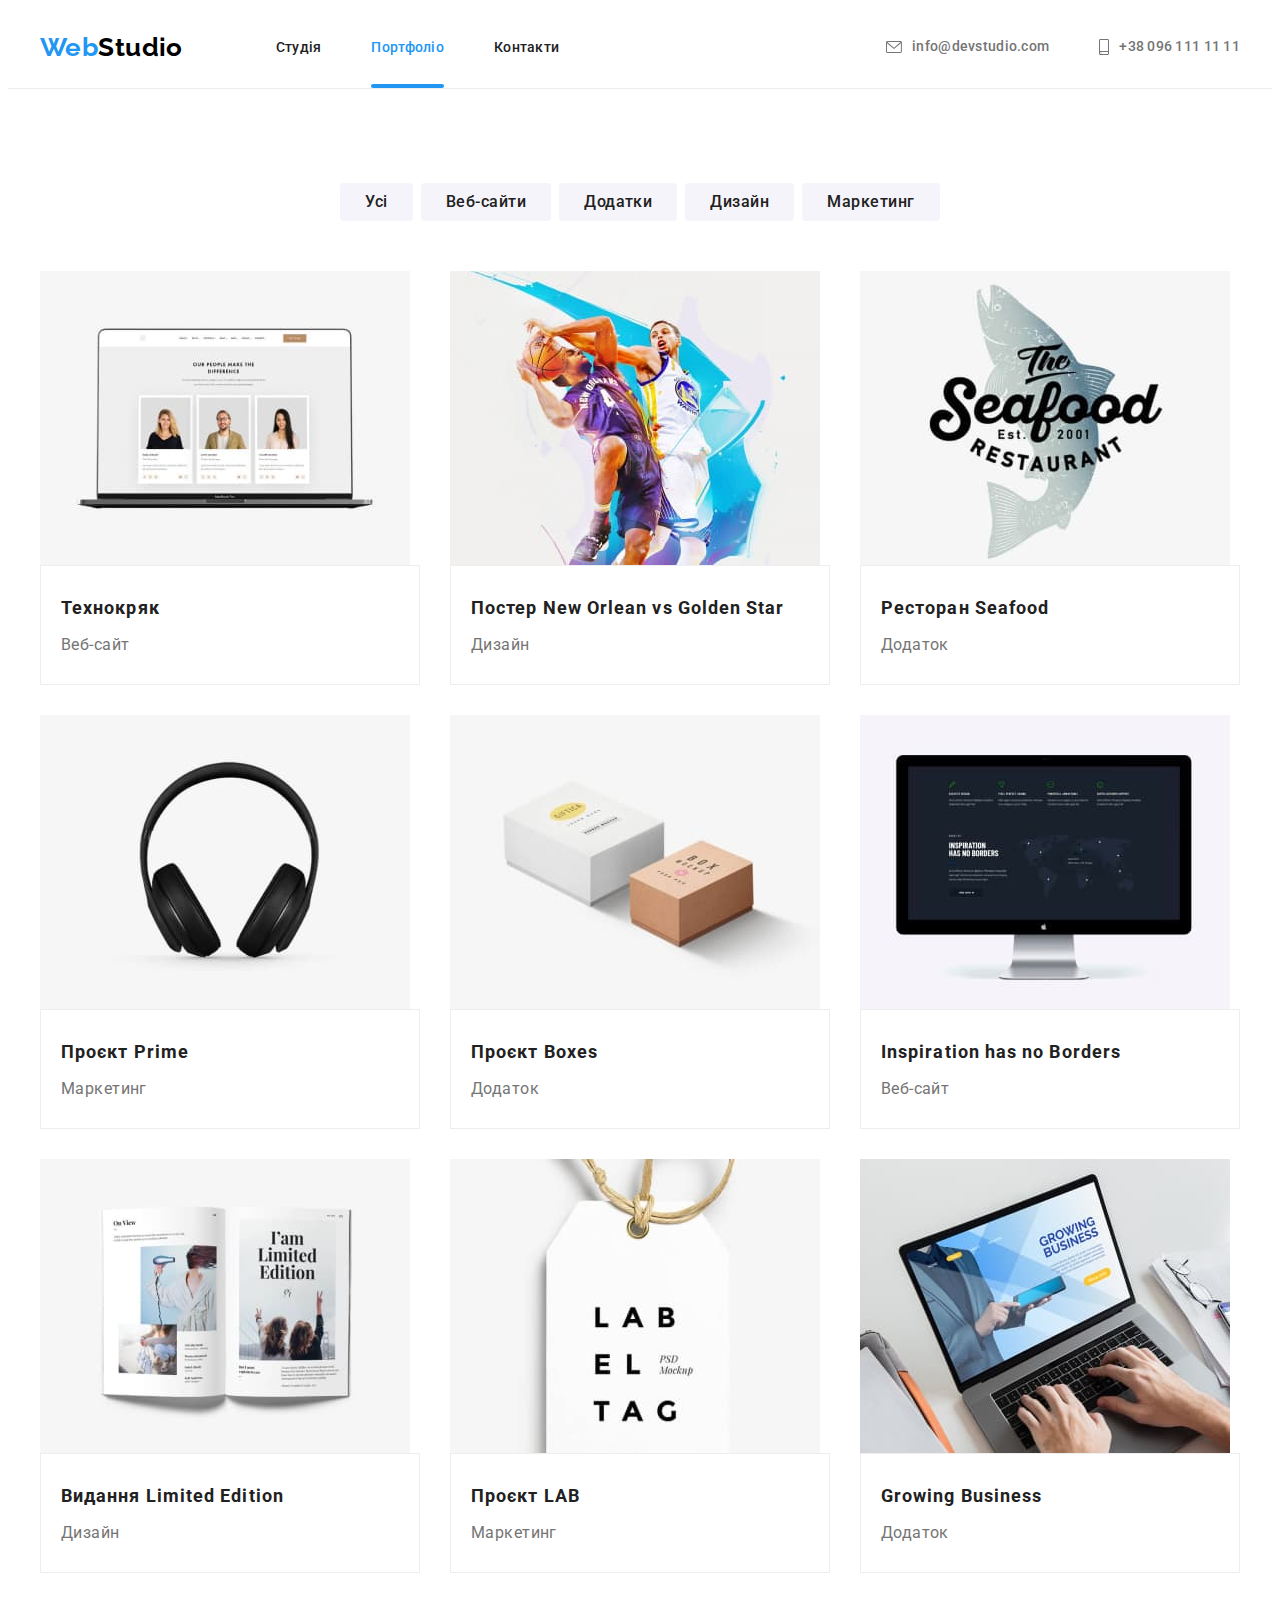
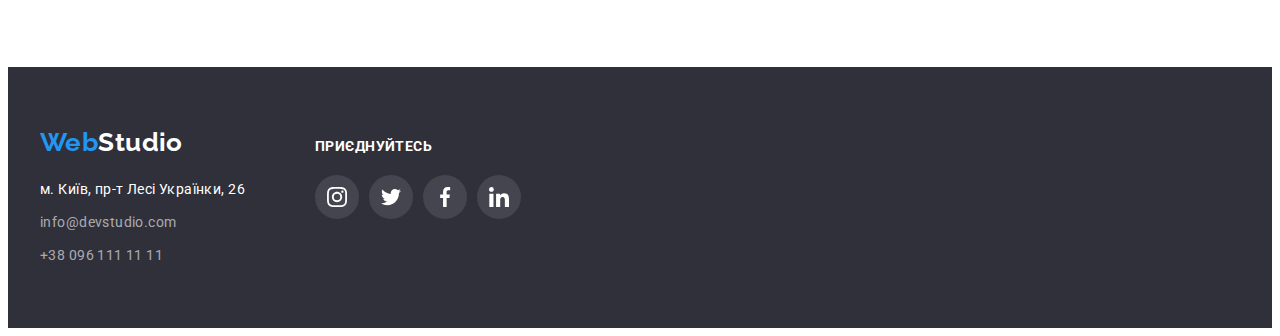
==== portfolio.html @ 3c34f1d9 "Initial commit" ====
<!DOCTYPE html>
<html lang="uk">
  <head>
    <meta charset="UTF-8" />
    <meta http-equiv="X-UA-Compatible" content="IE=edge" />
    <meta name="viewport" content="width=device-width, initial-scale=1.0" />
    <title>Portfolio</title>
    <link rel="preconnect" href="https://fonts.googleapis.com" />
    <link rel="preconnect" href="https://fonts.gstatic.com" crossorigin />
    <link
      href="https://fonts.googleapis.com/css2?family=Raleway:wght@700&family=Roboto:wght@400;500;700;900&display=swap"
      rel="stylesheet"
    />
    <link
      rel="stylesheet"
      href="https://cdnjs.cloudflare.com/ajax/libs/modern-normalize/1.1.0/modern-normalize.min.css"
      integrity="sha512-wpPYUAdjBVSE4KJnH1VR1HeZfpl1ub8YT/NKx4PuQ5NmX2tKuGu6U/JRp5y+Y8XG2tV+wKQpNHVUX03MfMFn9Q=="
      crossorigin="anonymous"
      referrerpolicy="no-referrer"
    />
    <link rel="stylesheet" href="./css/style.css" />
  </head>
  <body>
    <header class="header header-portfolio">
      <div class="container header-container">
        <nav class="header-navigation">
          <div class="logotipe">
            <a class="logo-blue link logo" href="./index.html"
              >Web<span class="logo-black logo">Studio</span>
            </a>
          </div>
          <ul class="header-list list">
            <li class="header-item">
              <a href="./index.html" class="header-link link">Студія</a>
            </li>
            <li class="header-item">
              <a href="./portfolio.html" class="header-link link current"
                >Портфоліо</a
              >
            </li>
            <li class="header-item">
              <a href="" class="header-link link">Контакти</a>
            </li>
          </ul>
        </nav>
        <ul class="contacts list">
          <li class="contacts-item">
            <a href="mailto:info@devstudio.com" class="contacts-link link">
              <svg class="mail" width="16" height="12">
                <use href="./img/symbol-defs.svg#icon-envelope"></use>
              </svg>
              info@devstudio.com
            </a>
          </li>
          <li class="contacts-item">
            <a href="tel:+380961111111" class="contacts-link link">
              <svg class="phone" width="10" height="16">
                <use href="./img/symbol-defs.svg#icon-smartphone"></use>
              </svg>
              +38 096 111 11 11
            </a>
          </li>
        </ul>
      </div>
    </header>
    <main>
      <section class="section-portfolio section">
        <div class="container">
          <h1 class="visually-hidden">Портфоліо</h1>
          <ul class="button-list">
            <li class="button-item list">
              <button class="button-title btn" type="button">Усі</button>
            </li>
            <li class="button-item list">
              <button class="button-title btn" type="button">Веб-сайти</button>
            </li>
            <li class="button-item list">
              <button class="button-title btn" type="button">Додатки</button>
            </li>
            <li class="button-item list">
              <button class="button-title btn" type="button">Дизайн</button>
            </li>
            <li class="button-item list">
              <button class="button-title btn" type="button">Маркетинг</button>
            </li>
          </ul>
          <ul class="galery-list list">
            <li class="galery-item">
              <a href="" class="galery-link link">
                <div class="galery-image">
                  <img
                    src="./img/portf-1.jpeg"
                    alt="Монітор ноутбука"
                    width="370"
                    height="294"
                  />
                  <div class="galery-overlay">
                    <p class="galery-overlay-content">
                      Ресурс пропонує комплексні пропозиції з різним рівнем
                      функціоналу та сервісів. Все це дозволить відвідувачу
                      отримати вичерпні відомості про компанію чи приватну
                      особу.
                    </p>
                  </div>
                </div>
                <div class="galery-card">
                  <h3 class="galery-title">Технокряк</h3>
                  <p class="galery-text">Веб-сайт</p>
                </div>
              </a>
            </li>
            <li class="galery-item">
              <a href="" class="galery-link link">
                <div class="galery-image">
                  <img
                    src="./img/portf-2.jpeg"
                    alt="два баскетболісти"
                    width="370"
                    height="294"
                  />
                  <div class="galery-overlay">
                    <p class="galery-overlay-content">
                      Ресурс пропонує комплексні пропозиції з різним рівнем
                      функціоналу та сервісів. Все це дозволить відвідувачу
                      отримати вичерпні відомості про компанію чи приватну
                      особу.
                    </p>
                  </div>
                </div>
                <div class="galery-card">
                  <h3 class="galery-title">
                    Постер <span lang="en">New Orlean vs Golden Star</span>
                  </h3>
                  <p class="galery-text">Дизайн</p>
                </div>
              </a>
            </li>
            <li class="galery-item">
              <a href="" class="galery-link link">
                <div class="galery-image">
                  <img
                    src="./img/portf-3.jpeg"
                    alt="Логотип ресторану"
                    width="370"
                    height="294"
                  />
                  <div class="galery-overlay">
                    <p class="galery-overlay-content">
                      Ресурс пропонує комплексні пропозиції з різним рівнем
                      функціоналу та сервісів. Все це дозволить відвідувачу
                      отримати вичерпні відомості про компанію чи приватну
                      особу.
                    </p>
                  </div>
                </div>
                <div class="galery-card">
                  <h3 class="galery-title">
                    Ресторан <span lang="en">Seafood</span>
                  </h3>
                  <p class="galery-text">Додаток</p>
                </div>
              </a>
            </li>
            <li class="galery-item">
              <a href="" class="galery-link link">
                <div class="galery-image">
                  <img
                    src="./img/portf-4.jpeg"
                    alt="Навушники"
                    width="370"
                    height="294"
                  />
                  <div class="galery-overlay">
                    <p class="galery-overlay-content">
                      Ресурс пропонує комплексні пропозиції з різним рівнем
                      функціоналу та сервісів. Все це дозволить відвідувачу
                      отримати вичерпні відомості про компанію чи приватну
                      особу.
                    </p>
                  </div>
                </div>
                <div class="galery-card">
                  <h3 class="galery-title">
                    Проєкт <span lang="en">Prime</span>
                  </h3>
                  <p class="galery-text">Маркетинг</p>
                </div>
              </a>
            </li>
            <li class="galery-item">
              <a href="" class="galery-link link">
                <div class="galery-image">
                  <img
                    src="./img/portf-5.jpeg"
                    alt="Дві коробки"
                    width="370"
                    height="294"
                  />
                  <div class="galery-overlay">
                    <p class="galery-overlay-content">
                      Ресурс пропонує комплексні пропозиції з різним рівнем
                      функціоналу та сервісів. Все це дозволить відвідувачу
                      отримати вичерпні відомості про компанію чи приватну
                      особу.
                    </p>
                  </div>
                </div>
                <div class="galery-card">
                  <h3 class="galery-title">
                    Проєкт <span lang="en">Boxes</span>
                  </h3>
                  <p class="galery-text">Додаток</p>
                </div>
              </a>
            </li>
            <li class="galery-item">
              <a href="" class="galery-link link">
                <div class="galery-image">
                  <img
                    src="./img/portf-6.jpeg"
                    alt="Монітор компьютера"
                    width="370"
                    height="294"
                  />
                  <div class="galery-overlay">
                    <p class="galery-overlay-content">
                      Ресурс пропонує комплексні пропозиції з різним рівнем
                      функціоналу та сервісів. Все це дозволить відвідувачу
                      отримати вичерпні відомості про компанію чи приватну
                      особу.
                    </p>
                  </div>
                </div>
                <div class="galery-card">
                  <h3 class="galery-title" lang="en">
                    Inspiration has no Borders
                  </h3>
                  <p class="galery-text">Веб-сайт</p>
                </div>
              </a>
            </li>
            <li class="galery-item">
              <a href="" class="galery-link link">
                <div class="galery-image">
                  <img
                    src="./img/portf-7.jpeg"
                    alt="Розкритий журнал"
                    width="370"
                    height="294"
                  />
                  <div class="galery-overlay">
                    <p class="galery-overlay-content">
                      Ресурс пропонує комплексні пропозиції з різним рівнем
                      функціоналу та сервісів. Все це дозволить відвідувачу
                      отримати вичерпні відомості про компанію чи приватну
                      особу.
                    </p>
                  </div>
                </div>
                <div class="galery-card">
                  <h3 class="galery-title">
                    Видання <span lang="en">Limited Edition</span>
                  </h3>
                  <p class="galery-text">Дизайн</p>
                </div>
              </a>
            </li>
            <li class="galery-item">
              <a href="" class="galery-link link">
                <div class="galery-image">
                  <img
                    src="./img/portf-8.jpeg"
                    alt="Ярлик"
                    width="370"
                    height="294"
                  />
                  <div class="galery-overlay">
                    <p class="galery-overlay-content">
                      Ресурс пропонує комплексні пропозиції з різним рівнем
                      функціоналу та сервісів. Все це дозволить відвідувачу
                      отримати вичерпні відомості про компанію чи приватну
                      особу.
                    </p>
                  </div>
                </div>
                <div class="galery-card">
                  <h3 class="galery-title">
                    Проєкт <span lang="en">LAB</span>
                  </h3>
                  <p class="galery-text">Маркетинг</p>
                </div>
              </a>
            </li>
            <li class="galery-item">
              <a href="" class="galery-link link">
                <div class="galery-image">
                  <img
                    src="./img/portf-9.jpeg"
                    alt="Ноутбук"
                    width="370"
                    height="294"
                  />
                  <div class="galery-overlay">
                    <p class="galery-overlay-content">
                      Ресурс пропонує комплексні пропозиції з різним рівнем
                      функціоналу та сервісів. Все це дозволить відвідувачу
                      отримати вичерпні відомості про компанію чи приватну
                      особу.
                    </p>
                  </div>
                </div>
                <div class="galery-card">
                  <h3 class="galery-title" lang="en">Growing Business</h3>
                  <p class="galery-text">Додаток</p>
                </div>
              </a>
            </li>
          </ul>
        </div>
      </section>
    </main>
    <footer class="footer">
      <div class="container footer-container">
        <div class="footer-content">
          <a class="logo-blue link logo" href="./index.html"
            >Web<span class="logo-white logo">Studio</span>
          </a>
          <address class="adress">
            <ul class="footer-list list">
              <li class="footer-item">
                <a
                  class="footer-adress link"
                  href="https://goo.gl/maps/qnxu2ppHanYmHoTc9"
                  target="_blank"
                  rel="noopener noreferrer nofollow"
                  >м. Київ, пр-т Лесі Українки, 26</a
                >
              </li>
              <li class="footer-item">
                <a class="footer-link link" href="mailto:info@devstudio.com"
                  >info@devstudio.com</a
                >
              </li>
              <li class="footer-item">
                <a class="footer-link link" href="tel:+380961111111"
                  >+38 096 111 11 11</a
                >
              </li>
            </ul>
          </address>
        </div>
        <div class="footer-social">
          <h2 class="footer-title">Приєднуйтесь</h2>
          <ul class="footer-soc-list list">
            <li class="footer-soc-item">
              <a class="footer-soc-link" href="">
                <svg class="footer-icon" width="20" height="20">
                  <use href="./img/symbol-defs.svg#icon-instagram"></use>
                </svg>
              </a>
            </li>
            <li class="footer-soc-item">
              <a class="footer-soc-link" href="">
                <svg class="footer-icon" width="20" height="20">
                  <use href="./img/symbol-defs.svg#icon-twitter"></use>
                </svg>
              </a>
            </li>
            <li class="footer-soc-item">
              <a class="footer-soc-link" href="">
                <svg class="footer-icon" width="20" height="20">
                  <use href="./img/symbol-defs.svg#icon-facebook"></use>
                </svg>
              </a>
            </li>
            <li class="footer-soc-item">
              <a class="footer-soc-link" href="">
                <svg class="footer-icon" width="20" height="20">
                  <use href="./img/symbol-defs.svg#icon-linkedin"></use>
                </svg>
              </a>
            </li>
          </ul>
        </div>
      </div>
    </footer>
  </body>
</html>
---- css/style.css ----
:root {
        --accent-color: #2196F3;
        --border-color: #F5F4FA;
        --button-color: #2196F3;
        --command-backgroud: #F5F4FA;
        --contacts-link: #757575;
        --first-font-size: 16px;
        --footer-adresscolor: #FFFFFF;--footer-background: #2F303A;
        --header-link: #212121;
        --hero-backgroud: #2F303A;
        --link-color: #afb1b8;
        --logo-black: #000000;
        --logo-blue: #2196F3;
        --logo-white: #FFFFFF;
        --main-color: #FFFFFF;
        --second-title-color: #212121;
        --second-font: 'Raleway', 'sans-serif';
        --second-font-size: 14px;
        --thrid-title-color: #212121;
        --text-color: #757575;
        --typical-lh: 1.19;
}

p,
h1,
h2,
h3,
h4,
h5,
h6 {
    margin: 0;
}

ul,
ol {
    margin: 0;
    padding-left: 0;
}

button {cursor: pointer;
margin: 0;}
address {font-style: normal;}

img {
    display: block;
}
        
.list {
    list-style: none;
}

.link {
    text-decoration: none;
}

.header-list .header-link.current {
color: var(--accent-color);
}
body {
    font-family: 'Roboto', 'sans-serif';
    background-color: var(--main-color);
    letter-spacing: 0.03em;font-size: 14px;
    color: var(--thrid-title-color);
}

.container {
    width: 1200px;
    padding-left: 15px;
    padding-right: 15px;
    margin: 0 auto;
    
}

.section {
    padding: 94px 0;
}
/*------header---------*/
.header {
    padding: 24px 0 25px;
}
.logotipe {
    margin-right: 93px;
}
.logo {font-family: var(--second-font);
    font-style: normal;
    font-weight: 700;
    font-size: 26px;
    line-height: var(--typical-lh);
    }

.logo-blue {
    color: var(--logo-blue);}

.logo-black {
    color: var(--logo-black);}

.logo-white {
    color: var(--logo-white);}

.header-container {
    display: flex;
    align-items: center;
}

.header-navigation {
    display: flex;
    align-items: center;
}

.header-link {
    font-weight: 500;
    line-height: 1.14;
    letter-spacing: 0.02em;
    color: var(--header-link);
    transition: color 250ms;
    transition-timing-function: cubic-bezier(0.4, 0, 0.2, 1)

}

.header-item {
    position: relative;
}

.current::after {
    position: absolute;
    bottom: -32px;
    
    content: '';
    display: block;
    width: 100%;
    height: 4px;
    background: var(--accent-color);
    border-radius: 2px;
   
}

.header-list {
    width: 281px;
    display: flex;
    gap: 50px;
}
.contacts-link {
    font-weight: 500;
    line-height: 1.14;
    letter-spacing: 0.02em;
    color: var(--contacts-link);
    color: var(--contacts-link);
    display: flex;
    align-items: center;
    transition: color 250ms;
    transition-timing-function: cubic-bezier(0.4, 0, 0.2, 1);
}

.mail, .phone {
    margin-right: 10px;
    fill: currentColor;
    
}

.contacts {
    display: flex;
    gap: 50px;
    margin-left: auto;

}

.contacts-link:hover,
.header-link:hover,
.header-link:focus,
.footer-link:hover,
.footer-link:focus {
    color: var(--accent-color);
}

/* --------HERO---------- */
.hero {
    background-color: var(--hero-backgroud);
    padding: 200px 0;
    text-align: center;
    background-image: linear-gradient(rgba(47, 48, 58, 0.4),
    rgba(47, 48, 58, 0.4)),  url(../img/hero.jpeg);
    background-repeat: no-repeat;
    background-position: center;
    background-size: cover;
    max-width: 1600px;
    margin: 0 auto;
}

.hero-title {
    font-weight: 900;
    font-size: 44px;
    line-height: 1.36;
    text-align: center;
    letter-spacing: 0.06em;
    text-transform: uppercase;
    color: var(--main-color);
    box-sizing: border-box;
    margin: 0 auto 30px;
    width: 696px;

}
    

.hero-button {
    background-color: var(--button-color);
    font-family: inherit;
    font-style: normal;
    font-weight: 700;
    font-size: var(--first-font-size);
    line-height: 1.87;
    align-items: center;
    text-align: center;
    letter-spacing: 0.06em;
    color: var(--main-color);
    border-radius: 4px;
    border: none;
    padding: 10px 32px;
}

/* ----------advanteges--------- */

.visually-hidden {
    position: absolute;
    width: 1px;
    height: 1px;
    margin: -1px;
    border: 0;
    padding: 0;
    white-space: nowrap;
    clip-path: inset(100%);
    clip: rect(0 0 0 0);
    overflow: hidden;
}

/* .icon-item {
    display: flex;
    gap: 30px;
    margin-bottom: 30px;
} */

.icon-item {
    width: 270px;
    height: 120px;
    background-color: var(--command-backgroud);
    border-radius: 4px;
    display: flex;
    justify-content: center;
    align-items: center;
    margin-bottom: 30px;
}


.advanteges-list {
    display: flex;
    flex-wrap: wrap;
    gap: 30px;
}
.advanteges-title {
    font-size: var(--second-font-size);
    line-height: 1.14;
    text-transform: uppercase;
    margin-bottom: 10px;
}

.advanteges-item {
    width: 270px;
}

.advanteges-text {
    line-height: 1.71;
    color: var(--text-color);
}

/* -------------work-------------- */
.work-list,
.galery-list,
.button-list {
    display: flex;
}

.work-title {
    font-size: 36px;
    line-height: 1.17;
    text-align: center;
    color: var(--second-title-color);
    margin-bottom: 50px;
}

.work {
    padding: 0 0 94px;
}

.work-list {
    gap: 30px;
}

.work-item {
    position: relative;
    
    width: calc((100% - 60px) / 3);
}

.work-name {
    position: absolute;
    bottom: 0px;
    
    font-style: normal;
    font-weight: 700;
    font-size: var(--second-font-size);
    line-height: 1.14;
    text-align: center;
    letter-spacing: 0.03em;
    text-transform: uppercase;
    color: var(--main-color);
    background-color: rgba(47, 48, 58, 0.8);
    width: 100%;
    padding: 27px 0;
}

/* -------------command----------- */
.command {
    background-color: var(--command-backgroud);
}

.command-title {
    font-size: 36px;
    line-height: 1.17;
    text-align: center;
    color: var(--second-title-color);
    margin-bottom: 50px;
}

.command-list {
    display: flex;
    gap: 30px;
}

.command-item {
    width: 270px;
    background: var(--main-color);
    box-shadow: 0px 1px 3px rgba(0, 0, 0, 0.12), 0px 1px 1px rgba(0, 0, 0, 0.14), 0px 2px 1px rgba(0, 0, 0, 0.2);
    border-radius: 0px 0px 4px 4px;
    width: calc((100% - 90px) / 4);
}

.command-card {
    padding: 30px 0;
}
.command-name {
    font-weight: 500;
    font-size: var(--first-font-size);
    line-height: var(--typical-lh);
    text-align: center;
    margin-bottom: 10px;
}

.command-position {
    font-size: var(--first-font-size);
    line-height: 1.19;
    text-align: center;
    color: var(--text-color);
    margin-bottom: 16px;
}
    

.social-list {
    display: flex;
    justify-content: center;
    gap: 10px;
}

.social-icon {
    fill: currentColor;
}

.social-link {
    width: 44px;
    height: 44px;
    border-radius: 50%;
    background-color: var(--main-color);
    display: flex;
    align-items: center;
    justify-content: center;
    color: var(--link-color);
    transition-property: color, background-color;
    transition-duration: 250ms;
    transition-timing-function: cubic-bezier(0.4, 0, 0.2, 1);
}



.social-link:hover,
.social-link:focus {
    background-color: var(--accent-color);
    color: var(--main-color);
}

/*--------Clients--------------*/

.clients-title {
    font-size: 36px;
    line-height: 1.17;
    text-align: center;
    color: var(--second-title-color);
    margin-bottom: 50px;
}

.clients-list {
    display: flex;
    gap: 30px;
}

.clients-icon {
    fill: currentColor;
}

.clients-link {
    display: flex;
    width: 170px;
    height: 92px;
    border: 1px solid var(--link-color);
    border-radius: 4px;
    align-items: center;
    justify-content: center;
    color: var(--link-color);
    transition-property: color, border-color;
    transition-duration: 250ms;
    transition-timing-function: cubic-bezier(0.4, 0, 0.2, 1);
}

.clients-link:hover,
.clients-link:focus {
    border-color: var(--accent-color);
    color: var(--accent-color);
}


/* -----------footer--------------- */
.footer {
    background: var(--footer-background);
    padding: 60px 0;
}
.footer-list {
    line-height: 1.71;
}

.adress {
    margin-top: 20px;
}

.footer-adress {
    color: var(--footer-adresscolor);}

.footer-item {
    margin-bottom: 9px;
}

.footer-item:last-child {
    margin: 0;
}

.footer-link {
    color: rgba(255, 255, 255, 0.6);
    transition: color 250ms;
    transition-timing-function: cubic-bezier(0.4, 0, 0.2, 1);
}

.footer-title {
    font-family: 'Roboto';
    font-style: normal;
    font-weight: 700;
    font-size: var(--second-font-size);
    line-height: 1.14;
    letter-spacing: 0.03em;
    text-transform: uppercase;
    color: var(--main-color);
    margin-bottom: 20px;
}

.footer-container {
    display: flex;
    align-items: baseline;
    gap: 70px;
}

.footer-soc-list {
    display: flex;
    gap: 10px;
}

.footer-soc-link {
    width: 44px;
    height: 44px;
    border-radius: 50%;
    background-color: rgba(255, 255, 255, 0.1);
    display: flex;
    align-items: center;
    justify-content: center;
    color: var(--main-color);
    transition: background-color 250ms;
    transition-timing-function: cubic-bezier(0.4, 0, 0.2, 1);
}

.footer-icon {
    fill: currentColor;
}

.footer-soc-link:hover,
.footer-soc-link:focus {
    background-color: var(--accent-color);
    
}
    /* ----------Portfolio--------- */

.header-portfolio {
    border-bottom: 1px solid rgba(236, 236, 236, 1);
    padding: 24px 0 25px;
}

.btn {
    font-family: inherit;
    font-style: normal;
    font-weight: 500;
    font-size: var(--first-font-size);
    line-height: 1.62;
    text-align: center;
    letter-spacing: 0.03em;
    color: #212121;
    background-color: var(--border-color);
    border-radius: 4px;
    border: var(--border-color);
    transition-property: background-color, box-shadow;
    transition-duration: 250ms;
    transition-timing-function: cubic-bezier(0.4, 0, 0.2, 1);  
}


.btn:hover, 
.btn:focus {
    border: var(--accent-color);
    background-color: var(--accent-color);
    color: var(--main-color);
    box-shadow: 0px 1px 1px rgba(0, 0, 0, 0.12), 0px 4px 4px rgba(0, 0, 0, 0.06), 1px 4px 6px rgba(0, 0, 0, 0.16);
}

.button-list {
    justify-content: center;
    gap: 8px;
    margin-bottom: 50px;
}

.button-title {
   padding: 6px 22px;
}

.button-title:first-child {
    padding: 6px 25px ;
}

.galery-list {
    flex-wrap: wrap;
    gap: 30px;

}

.galery-card {
   border: 1px solid rgba(238, 238, 238, 1);
   padding: 24px 20px;

}

.galery-title {
    font-size: 18px;
    line-height: 2;
    letter-spacing: 0.06em;
    color: var(--thrid-title-color);
    margin-bottom: 4px;
}

.galery-item {
    width: calc((100% - 60px) / 3);
    transition: box-shadow 250ms;
    transition-timing-function: cubic-bezier(0.4, 0, 0.2, 1);
}

.galery-link {
    display: block;
}

.galery-link:hover {
    box-shadow: 0px 1px 1px rgba(0, 0, 0, 0.12), 0px 4px 4px rgba(0, 0, 0, 0.06), 1px 4px 6px rgba(0, 0, 0, 0.16);
}

.galery-text {
    font-size: var(--first-font-size);
    line-height: 1.88;
    color: var(--text-color);

}

.galery-image {
    position: relative;
    overflow: hidden;
}

.galery-overlay {
    position: absolute;
    width: 100%;
    height: 100%;
    bottom: 0;
    right: 0;
    transform: translateY(100%);
    transition: transform 250ms;
    transition-timing-function: cubic-bezier(0.4, 0, 0.2, 1);
    overflow: auto;
}

.galery-link:hover 
.galery-overlay {
    transform: translateY(0);
}

.galery-overlay-content {
    font-size: 18px;
    line-height: 1.56;
    letter-spacing: 0.03em;
    color: var(--main-color);
    padding: 63px 24px;
    background: rgba(33, 150, 243, 0.9);
}

.backdrop {
    position: fixed;
    top: 0;
    width: 100%;
    height: 100%;
    background-color: rgba(0, 0, 0, 0.2);
    transition: opasity 300ms linear, visibility 300ms linear;
}

.modal {
    position: absolute;
    top: 50%;
    left: 50%;
    transform: translate(-50%, -50%) scale(1);
    transition: transform 300ms linear;
    width: 528px;
    min-height: 581px;
    background: #FFFFFF;
    box-shadow: 0px 1px 3px rgba(0, 0, 0, 0.12), 0px 1px 1px rgba(0, 0, 0, 0.14), 0px 2px 1px rgba(0, 0, 0, 0.2);
    border-radius: 4px;
    
}

.backdrop.is-hidden .modal {
    transform: translate(-50%, -50%) scale(0);
}

.modal-button {
    position: absolute;
    top: 8px;
    right: 8px;
    width: 30px;
    height: 30px;
    background: #FFFFFF;
    border: 1px solid rgba(0, 0, 0, 0.1);
    border-radius: 50%;
    display: flex;
    align-items: center;
    justify-content: center;
    padding: 0;
}

.is-hidden {
    opacity: 0;
    visibility: hidden;
    pointer-events: none;
}
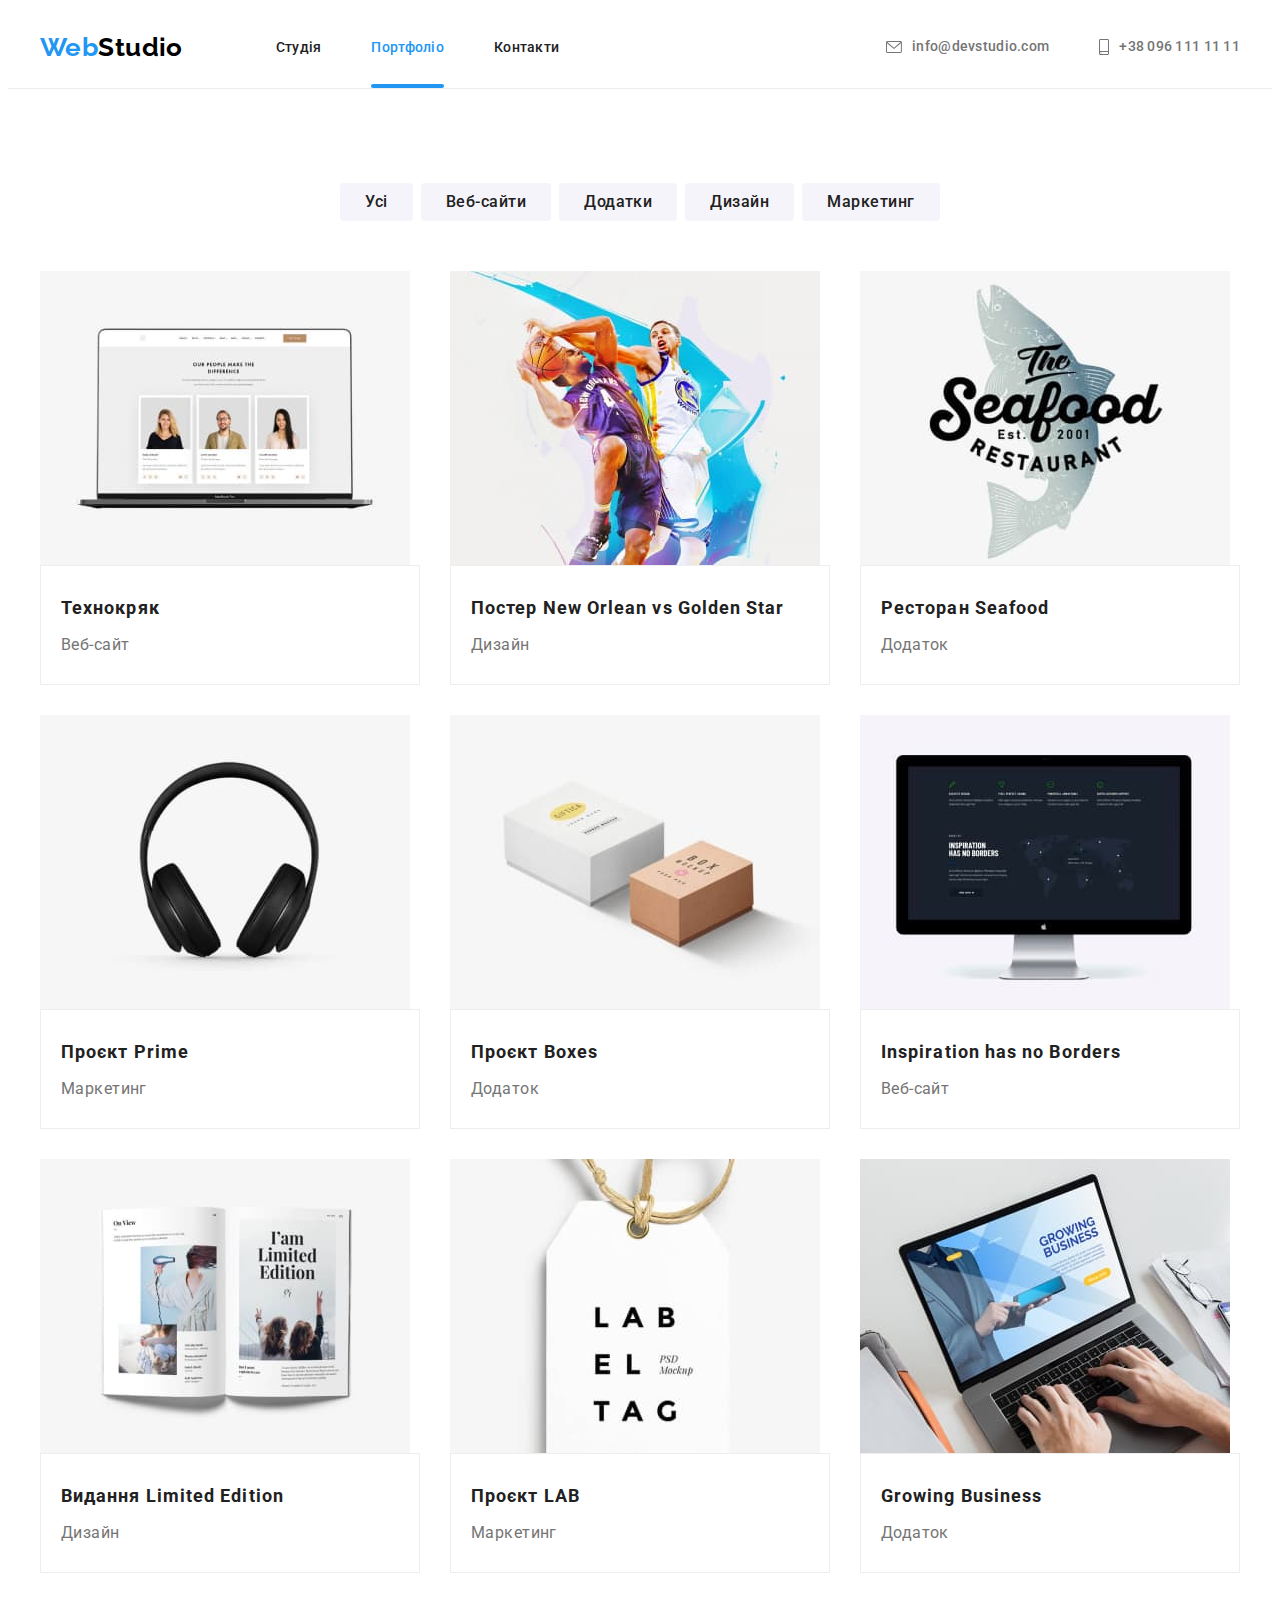
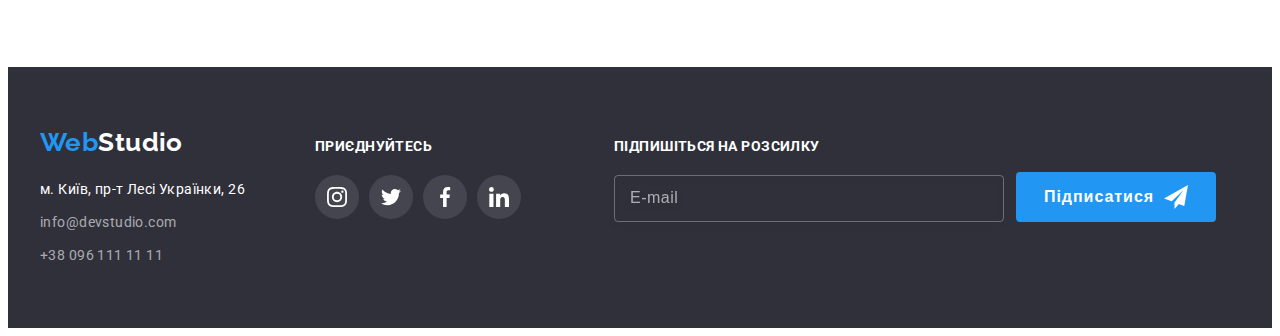
==== commit 635f01d4: "додані та стилізовані елементи форм" ====
--- a/portfolio.html
+++ b/portfolio.html
@@ -382,6 +382,26 @@
             </li>
           </ul>
         </div>
+        <form class="footer-form">
+          <div class="footer-sub">
+            <label for="user_email" class="footer-form-title"
+              >Підпишіться на розсилку</label
+            >
+            <input
+              class="footer-email"
+              type="email"
+              name="email"
+              id="user_email"
+              placeholder="E-mail"
+            />
+          </div>
+          <button type="submit" class="footer-button-sub">
+            Підписатися
+            <svg class="clients-icon" width="24" height="24">
+              <use href="./img/symbol-defs.svg#icon-icon-send"></use>
+            </svg>
+          </button>
+        </form>
       </div>
     </footer>
   </body>
--- a/css/style.css
+++ b/css/style.css
@@ -8,11 +8,13 @@
         --footer-adresscolor: #FFFFFF;--footer-background: #2F303A;
         --header-link: #212121;
         --hero-backgroud: #2F303A;
+        --label-color: #757575;
         --link-color: #afb1b8;
         --logo-black: #000000;
         --logo-blue: #2196F3;
         --logo-white: #FFFFFF;
         --main-color: #FFFFFF;
+        --modal-background: #FFFFFF;
         --second-title-color: #212121;
         --second-font: 'Raleway', 'sans-serif';
         --second-font-size: 14px;
@@ -37,9 +39,13 @@
     padding-left: 0;
 }
 
-button {cursor: pointer;
-margin: 0;}
-address {font-style: normal;}
+button {
+    cursor: pointer;
+    margin: 0;
+}
+address {
+    font-style: normal;
+}
 
 img {
     display: block;
@@ -112,9 +118,9 @@
     line-height: 1.14;
     letter-spacing: 0.02em;
     color: var(--header-link);
-    transition: color 250ms;
+    transition-property: color;
+    transition-duration: 250ms;
     transition-timing-function: cubic-bezier(0.4, 0, 0.2, 1)
-
 }
 
 .header-item {
@@ -124,7 +130,6 @@
 .current::after {
     position: absolute;
     bottom: -32px;
-    
     content: '';
     display: block;
     width: 100%;
@@ -144,10 +149,10 @@
     line-height: 1.14;
     letter-spacing: 0.02em;
     color: var(--contacts-link);
-    color: var(--contacts-link);
-    display: flex;
-    align-items: center;
-    transition: color 250ms;
+    display: flex;
+    align-items: center;
+    transition-property: color;
+    transition-duration: 250ms;
     transition-timing-function: cubic-bezier(0.4, 0, 0.2, 1);
 }
 
@@ -232,12 +237,6 @@
     overflow: hidden;
 }
 
-/* .icon-item {
-    display: flex;
-    gap: 30px;
-    margin-bottom: 30px;
-} */
-
 .icon-item {
     width: 270px;
     height: 120px;
@@ -296,14 +295,12 @@
 
 .work-item {
     position: relative;
-    
     width: calc((100% - 60px) / 3);
 }
 
 .work-name {
     position: absolute;
     bottom: 0px;
-    
     font-style: normal;
     font-weight: 700;
     font-size: var(--second-font-size);
@@ -338,7 +335,9 @@
 .command-item {
     width: 270px;
     background: var(--main-color);
-    box-shadow: 0px 1px 3px rgba(0, 0, 0, 0.12), 0px 1px 1px rgba(0, 0, 0, 0.14), 0px 2px 1px rgba(0, 0, 0, 0.2);
+    box-shadow: 0px 1px 3px rgba(0, 0, 0, 0.12),
+    0px 1px 1px rgba(0, 0, 0, 0.14),
+    0px 2px 1px rgba(0, 0, 0, 0.2);
     border-radius: 0px 0px 4px 4px;
     width: calc((100% - 90px) / 4);
 }
@@ -461,7 +460,8 @@
 
 .footer-link {
     color: rgba(255, 255, 255, 0.6);
-    transition: color 250ms;
+    transition-property: color;
+    transition-duration: 250ms;
     transition-timing-function: cubic-bezier(0.4, 0, 0.2, 1);
 }
 
@@ -480,7 +480,6 @@
 .footer-container {
     display: flex;
     align-items: baseline;
-    gap: 70px;
 }
 
 .footer-soc-list {
@@ -497,7 +496,8 @@
     align-items: center;
     justify-content: center;
     color: var(--main-color);
-    transition: background-color 250ms;
+    transition-property: background-color;
+    transition-duration: 250ms;
     transition-timing-function: cubic-bezier(0.4, 0, 0.2, 1);
 }
 
@@ -510,6 +510,66 @@
     background-color: var(--accent-color);
     
 }
+
+.footer-form {
+    display: flex;
+    align-items: flex-end;
+    gap: 12px;
+}
+
+.footer-form-title {
+    font-weight: 700;
+    line-height: 1.14;
+    text-transform: uppercase;
+    color: var(--footer-adresscolor);
+    width: 207px;
+    display: block;
+    margin-bottom: 20px;
+}
+
+.footer-content {
+    margin-right: 70px;
+}
+.footer-social {
+    margin-right: 93px;
+}
+
+
+.footer-form input {
+    width: 358px;
+    border: 1px solid rgba(255, 255, 255, 0.3);
+    filter: drop-shadow(0px 4px 4px rgba(0, 0, 0, 0.15));
+    border-radius: 4px;
+    background-color: transparent;
+    padding: 15px;
+    margin: 0;
+}
+
+.footer-form input::placeholder {
+    font-weight: 400;
+    font-size: 16px;
+    line-height: 1.25px;
+    letter-spacing: 0.03em;
+    color: rgba(255, 255, 255, 0.6);
+}
+
+.footer-button-sub {
+    font-weight: 700;
+    font-size: var(--first-font-size);
+    line-height: 1.88;
+    letter-spacing: 0.06em;
+    color: var(--footer-adresscolor);
+    width: 200px;
+    background: var(--button-color);
+    border-radius: 4px;
+    padding: 10px 0;
+    border: none;
+    display: flex;
+    justify-content: center;
+    align-items: center;
+    gap: 10px;
+}
+
     /* ----------Portfolio--------- */
 
 .header-portfolio {
@@ -579,12 +639,13 @@
 
 .galery-item {
     width: calc((100% - 60px) / 3);
-    transition: box-shadow 250ms;
-    transition-timing-function: cubic-bezier(0.4, 0, 0.2, 1);
 }
 
 .galery-link {
     display: block;
+    transition-property: box-shadow;
+    transition-duration: 250ms;
+    transition-timing-function: cubic-bezier(0.4, 0, 0.2, 1);
 }
 
 .galery-link:hover {
@@ -610,7 +671,8 @@
     bottom: 0;
     right: 0;
     transform: translateY(100%);
-    transition: transform 250ms;
+    transition-property: transform;
+    transition-duration: 250ms;
     transition-timing-function: cubic-bezier(0.4, 0, 0.2, 1);
     overflow: auto;
 }
@@ -628,6 +690,8 @@
     padding: 63px 24px;
     background: rgba(33, 150, 243, 0.9);
 }
+
+/* ---------modal-------- */
 
 .backdrop {
     position: fixed;
@@ -646,9 +710,10 @@
     transition: transform 300ms linear;
     width: 528px;
     min-height: 581px;
-    background: #FFFFFF;
+    background: var(--modal-background);
     box-shadow: 0px 1px 3px rgba(0, 0, 0, 0.12), 0px 1px 1px rgba(0, 0, 0, 0.14), 0px 2px 1px rgba(0, 0, 0, 0.2);
     border-radius: 4px;
+    padding: 40px;
     
 }
 
@@ -662,7 +727,7 @@
     right: 8px;
     width: 30px;
     height: 30px;
-    background: #FFFFFF;
+    background: var(--modal-background);
     border: 1px solid rgba(0, 0, 0, 0.1);
     border-radius: 50%;
     display: flex;
@@ -675,4 +740,212 @@
     opacity: 0;
     visibility: hidden;
     pointer-events: none;
-}+}
+
+.modal-close {
+    fill: #000000;
+    transition-property: fill;
+    transition-duration: 250ms;
+    transition-timing-function: cubic-bezier(0.4, 0, 0.2, 1);
+}
+/* --------modal-form---------- */
+
+.modal-close:hover,
+.modal-close:focus {
+    fill: var(--accent-color);
+}
+
+.hero-form-title {
+    font-size: 20px;
+    line-height: 1.15;
+    color: var(--second-title-color);
+    width: 100%;
+    text-align: center;
+    margin-bottom: 12px;
+}
+
+.hero-form-item {
+    display: flex;
+    flex-direction: column;
+    margin-bottom: 10px;
+}
+
+.hero-form-item:last-child {
+    margin-bottom: 20px;
+}
+
+.hero-form-item label {
+    font-size: 12px;
+    line-height: 1.17;
+    letter-spacing: 0.01em;
+    color: var(--label-color);
+    margin-bottom: 4px;
+}
+
+.form-input {
+    position: relative;  
+}
+
+.input-data {
+    width: 100%;
+    font: inherit;
+    padding: 12px 11px 12px 40px;
+    border: 1px solid rgba(33, 33, 33, 0.2);
+    border-radius: 4px;
+    transition-property: border-color color;
+    transition-duration: 250ms;
+    transition-timing-function: cubic-bezier(0.4, 0, 0.2, 1);
+}
+
+.form-icon {
+    position: absolute;
+    top: 50%;
+    left: 10px;
+    transform: translateY(-50%);
+    fill: #000000;
+    
+}
+
+.input-data:hover,
+.input-data:focus {
+    border-color: var(--accent-color);
+}
+
+.input-data:hover+.form-icon,
+.input-data:focus+.form-icon {
+    fill: var(--accent-color);
+}
+
+
+.hero-form-item textarea {
+    padding: 12px 16px;
+    border: 1px solid rgba(33, 33, 33, 0.2);
+    border-radius: 4px;
+    resize: none;
+    transition-property: border-color;
+    transition-duration: 250ms;
+    transition-timing-function: cubic-bezier(0.4, 0, 0.2, 1);
+}
+
+.hero-form-item textarea::placeholder {
+    font-family: 'Roboto';
+    font-style: normal;
+    font-weight: 400;
+    font-size: 12px;
+    line-height: 1.17;
+    letter-spacing: 0.01em;
+    color: rgba(117, 117, 117, 0.5);
+}
+
+.hero-form-item textarea:hover,
+.hero-form-item textarea:focus {
+    border-color: #2196F3;
+}
+
+.form-button-stile {
+    width: 200px;
+    padding: 10px 52px;
+    background: var(--button-color);
+    border-radius: 4px;
+    border: none;
+    font-weight: 700;
+    font-size: 16px;
+    line-height: 1.88;
+    letter-spacing: 0.06em;
+    color: var(--main-color);
+    align-items: center;
+    transition-property: background-color;
+    transition-duration: 250ms;
+    transition-timing-function: cubic-bezier(0.4, 0, 0.2, 1);
+}
+
+.hero-form-check {
+    display: flex;
+    justify-content: center;
+    align-items: center;
+    gap: 8px;
+    margin-bottom: 30px;
+}
+
+.check-label {
+    margin: 0;
+    font-size: 14px;
+    line-height: 1.7;
+    letter-spacing: 0.03em;
+    color: var(--label-color);
+    display: inline-block;
+    position: relative;
+}
+
+.check-input {
+    display: inline-block;
+    position: absolute;
+    width: 1px;
+    height: 1px;
+    margin: -1px;
+    padding: 0;
+    border: 0;
+    clip: rect(0 0 0 0);
+    overflow: hidden;
+}
+
+.check-icon {
+    display: inline-block;
+    width: 16px;
+    height: 15px;
+    border: 2px solid #212121;
+    border-radius: 3px;
+    background-color: #FFFFFF;
+    margin-right: 8px;
+    position: relative;
+}
+
+.check-border {
+    display: inline-block;
+    width: 16px;
+    height: 15px;
+    border: 3px solid transparent;
+    border-radius: 3px;
+    background-color: transparent;
+    position: absolute;
+    top: 2px;
+    left: 0;
+}
+
+.check-point {
+    position: absolute;
+    top: 50%;
+    left: 50%;
+    transform: translate(-50%, -50%);
+}
+
+
+.check-input:checked + .check-icon {
+    background-color: var(--accent-color);
+    border-color: var(--accent-color);
+}
+
+.check-input:focus ~ .check-border {
+    border-color: #2670ba;
+}
+
+.check-input:checked ~ .check-border {
+    border-color: transparent;
+}
+
+
+.form-button {
+    display: flex;
+    flex-direction: column;
+    align-items: center;
+}
+
+.check-label-link {
+    color: var(--accent-color);
+}
+
+.form-button-stile:focus, 
+.form-button-stile:hover {
+    background-color: #188CE8;
+}
+
